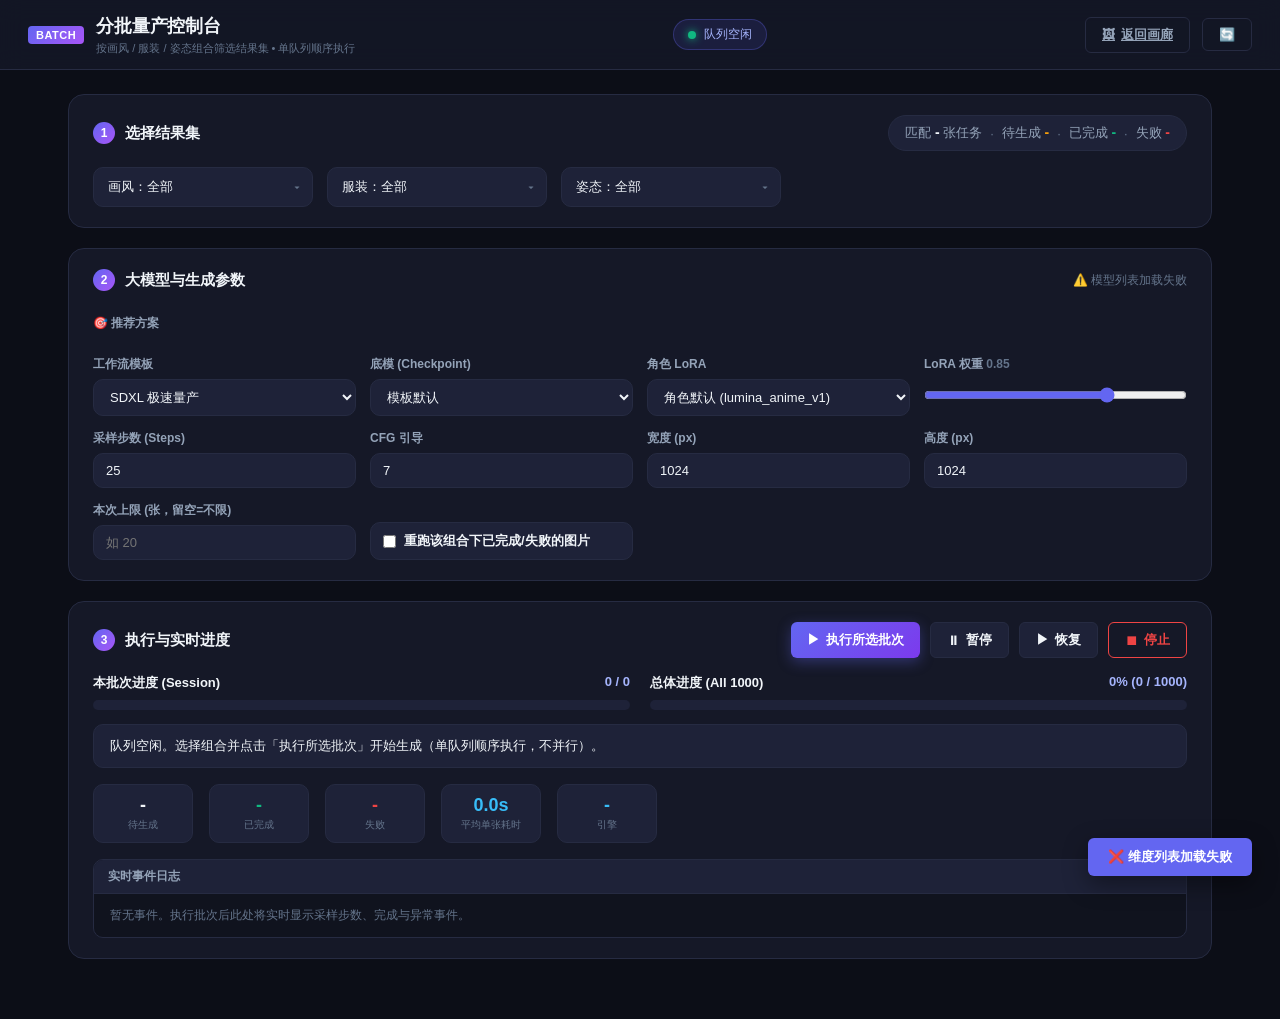
==== webapp/comfyui-web-app/static/batch.html @ f40c171a "init: 本地动漫角色 1000 张量产系统 (ComfyUI Web App) 项目构成: - webapp/comfyui-web-app: FastAPI 后端 + 原生 SPA 前端 (量产" ====
<!DOCTYPE html>
<html lang="zh-CN">
<head>
    <meta charset="UTF-8">
    <meta name="viewport" content="width=device-width, initial-scale=1.0">
    <title>分批量产控制台 • Lumina Studio</title>
    <link rel="stylesheet" href="css/style.css">
    <link rel="icon" href="data:image/svg+xml,<svg xmlns=%22http://www.w3.org/2000/svg%22 viewBox=%220 0 100 100%22><text y=%22.9em%22 font-size=%2290%22>🗂</text></svg>">
</head>
<body>
    <!-- Top Navigation Bar -->
    <header class="navbar">
        <div class="nav-brand">
            <div class="brand-badge">BATCH</div>
            <div class="brand-title">
                <h1>分批量产控制台</h1>
                <span>按画风 / 服装 / 姿态组合筛选结果集 • 单队列顺序执行</span>
            </div>
        </div>

        <div class="nav-center">
            <div class="status-capsule" id="statusCapsule">
                <span class="pulse-dot"></span>
                <span id="capsuleText">队列空闲</span>
            </div>
        </div>

        <div class="nav-actions">
            <a class="btn btn-ghost" href="/" title="返回画廊">
                <span class="icon">🖼</span> 返回画廊
            </a>
            <button class="btn btn-ghost" id="btnRefreshStatus" title="刷新状态">
                <span class="icon">🔄</span>
            </button>
        </div>
    </header>

    <main class="batch-container">
        <!-- Step 1: Selection Filters -->
        <section class="panel">
            <div class="panel-header">
                <h2><span class="step-no">1</span> 选择结果集</h2>
                <div class="preview-bar" id="previewBar">
                    <span>匹配 <strong id="pvMatched">-</strong> 张任务</span>
                    <span class="dot">·</span>
                    <span>待生成 <strong id="pvPending" class="c-warn">-</strong></span>
                    <span class="dot">·</span>
                    <span>已完成 <strong id="pvSuccess" class="c-ok">-</strong></span>
                    <span class="dot">·</span>
                    <span>失败 <strong id="pvFailed" class="c-err">-</strong></span>
                </div>
            </div>

            <div class="filter-selectors">
                <div class="ms-dropdown" id="msStyle">
                    <button class="ms-toggle" type="button">画风：全部</button>
                    <div class="ms-menu">
                        <div class="ms-actions">
                            <button type="button" data-act="all">全选</button>
                            <button type="button" data-act="none">清空</button>
                        </div>
                        <div class="ms-options"></div>
                    </div>
                </div>

                <div class="ms-dropdown" id="msOutfit">
                    <button class="ms-toggle" type="button">服装：全部</button>
                    <div class="ms-menu">
                        <div class="ms-actions">
                            <button type="button" data-act="all">全选</button>
                            <button type="button" data-act="none">清空</button>
                        </div>
                        <div class="ms-options"></div>
                    </div>
                </div>

                <div class="ms-dropdown" id="msPose">
                    <button class="ms-toggle" type="button">姿态：全部</button>
                    <div class="ms-menu">
                        <div class="ms-actions">
                            <button type="button" data-act="all">全选</button>
                            <button type="button" data-act="none">清空</button>
                        </div>
                        <div class="ms-options"></div>
                    </div>
                </div>
            </div>
        </section>

        <!-- Step 2: Model & Params Config -->
        <section class="panel">
            <div class="panel-header">
                <h2><span class="step-no">2</span> 大模型与生成参数</h2>
                <span class="hint" id="modelsSource">模型列表加载中...</span>
            </div>

            <div class="preset-row">
                <span class="preset-label">🎯 推荐方案</span>
                <div class="preset-chips" id="presetChips"></div>
            </div>

            <div class="config-grid">
                <div class="cfg-item">
                    <label>工作流模板</label>
                    <select id="cfgTemplate">
                        <option value="sdxl">SDXL 极速量产</option>
                        <option value="flux">Flux 高清精修</option>
                    </select>
                </div>
                <div class="cfg-item">
                    <label>底模 (Checkpoint)</label>
                    <select id="cfgCheckpoint"><option value="">模板默认</option></select>
                </div>
                <div class="cfg-item">
                    <label>角色 LoRA</label>
                    <select id="cfgLora"><option value="__default__">角色默认 (lumina_anime_v1)</option><option value="__none__">不使用 LoRA</option></select>
                </div>
                <div class="cfg-item">
                    <label>LoRA 权重 <span id="loraStrengthVal" class="hint">0.85</span></label>
                    <input type="range" id="cfgLoraStrength" min="0" max="1.2" step="0.05" value="0.85">
                </div>
                <div class="cfg-item">
                    <label>采样步数 (Steps)</label>
                    <input type="number" id="cfgSteps" min="1" max="60" value="25" placeholder="默认 25">
                </div>
                <div class="cfg-item">
                    <label>CFG 引导</label>
                    <input type="number" id="cfgCfg" min="1" max="15" step="0.5" value="7" placeholder="默认 7.0">
                </div>
                <div class="cfg-item">
                    <label>宽度 (px)</label>
                    <input type="number" id="cfgWidth" min="256" max="2048" step="64" value="1024">
                </div>
                <div class="cfg-item">
                    <label>高度 (px)</label>
                    <input type="number" id="cfgHeight" min="256" max="2048" step="64" value="1024">
                </div>
                <div class="cfg-item">
                    <label>本次上限 (张，留空=不限)</label>
                    <input type="number" id="cfgLimit" min="1" placeholder="如 20">
                </div>
                <div class="cfg-item checkbox-item">
                    <label class="checkbox-label">
                        <input type="checkbox" id="cfgIncludeDone">
                        重跑该组合下已完成/失败的图片
                    </label>
                </div>
            </div>
        </section>

        <!-- Step 3: Execute & Progress -->
        <section class="panel">
            <div class="panel-header">
                <h2><span class="step-no">3</span> 执行与实时进度</h2>
                <div class="run-controls">
                    <button class="btn btn-primary" id="btnExecute"><span class="icon">▶</span> 执行所选批次</button>
                    <button class="btn btn-secondary" id="btnPause"><span class="icon">⏸</span> 暂停</button>
                    <button class="btn btn-secondary" id="btnResume"><span class="icon">▶</span> 恢复</button>
                    <button class="btn btn-danger" id="btnStop"><span class="icon">⏹</span> 停止</button>
                </div>
            </div>

            <div class="progress-panels">
                <div class="prog-block">
                    <div class="progress-meta">
                        <span class="progress-label">本批次进度 (Session)</span>
                        <span class="progress-stat" id="sessionStat">0 / 0</span>
                    </div>
                    <div class="progress-track">
                        <div class="progress-fill" id="sessionFill" style="width: 0%;"></div>
                    </div>
                </div>
                <div class="prog-block">
                    <div class="progress-meta">
                        <span class="progress-label">总体进度 (All 1000)</span>
                        <span class="progress-stat" id="overallStat">0% (0 / 1000)</span>
                    </div>
                    <div class="progress-track">
                        <div class="progress-fill overall" id="overallFill" style="width: 0%;"></div>
                    </div>
                </div>
            </div>

            <div class="current-task-bar" id="currentTaskBar">
                <span class="idle-text">队列空闲。选择组合并点击「执行所选批次」开始生成（单队列顺序执行，不并行）。</span>
            </div>

            <div class="stats-col batch-stats">
                <div class="stat-card"><span class="stat-num" id="statPending">-</span><span class="stat-title">待生成</span></div>
                <div class="stat-card"><span class="stat-num success" id="statSuccess">-</span><span class="stat-title">已完成</span></div>
                <div class="stat-card"><span class="stat-num err" id="statFailed">-</span><span class="stat-title">失败</span></div>
                <div class="stat-card"><span class="stat-num info" id="statAvg">0.0s</span><span class="stat-title">平均单张耗时</span></div>
                <div class="stat-card"><span class="stat-num info" id="statEngine">-</span><span class="stat-title">引擎</span></div>
            </div>

            <div class="log-wrap">
                <div class="log-header">实时事件日志</div>
                <div class="log-list" id="logList">
                    <div class="log-entry muted">暂无事件。执行批次后此处将实时显示采样步数、完成与异常事件。</div>
                </div>
            </div>
        </section>
    </main>

    <!-- Notification Toast -->
    <div class="toast" id="toastNotice"></div>

    <script src="js/batch.js"></script>
</body>
</html>
---- webapp/comfyui-web-app/static/css/style.css ----
:root {
    --bg-main: #0c0e17;
    --bg-card: #151827;
    --bg-card-hover: #1c2035;
    --bg-surface: #1e2238;
    --text-primary: #f1f5f9;
    --text-secondary: #94a3b8;
    --text-muted: #64748b;
    --accent: #6366f1;
    --accent-glow: rgba(99, 102, 241, 0.35);
    --accent-hover: #4f46e5;
    --success: #10b981;
    --warning: #f59e0b;
    --danger: #ef4444;
    --border: #262b42;
    --radius-sm: 6px;
    --radius-md: 10px;
    --radius-lg: 16px;
    --transition: all 0.2s cubic-bezier(0.4, 0, 0.2, 1);
}

* {
    margin: 0;
    padding: 0;
    box-sizing: border-box;
    font-family: -apple-system, BlinkMacSystemFont, "Segoe UI", Roboto, "PingFang SC", "Hiragino Sans GB", "Microsoft YaHei", sans-serif;
}

body {
    background-color: var(--bg-main);
    color: var(--text-primary);
    min-height: 100vh;
    display: flex;
    flex-direction: column;
}

/* Navbar */
.navbar {
    height: 70px;
    background: rgba(21, 24, 39, 0.85);
    backdrop-filter: blur(12px);
    border-bottom: 1px solid var(--border);
    display: flex;
    align-items: center;
    justify-content: space-between;
    padding: 0 28px;
    position: sticky;
    top: 0;
    z-index: 50;
}

.nav-brand {
    display: flex;
    align-items: center;
    gap: 12px;
}

.brand-badge {
    background: linear-gradient(135deg, #6366f1, #a855f7);
    color: #fff;
    font-size: 11px;
    font-weight: 800;
    padding: 3px 8px;
    border-radius: 4px;
    letter-spacing: 0.5px;
}

.brand-title h1 {
    font-size: 18px;
    font-weight: 700;
    letter-spacing: -0.2px;
}

.brand-title span {
    font-size: 11px;
    color: var(--text-muted);
}

.character-pill {
    display: flex;
    align-items: center;
    gap: 10px;
    background: var(--bg-surface);
    border: 1px solid var(--border);
    padding: 6px 16px;
    border-radius: 30px;
}

.character-pill .avatar {
    font-size: 18px;
}

.character-pill .pill-info {
    display: flex;
    flex-direction: column;
}

.character-pill strong {
    font-size: 13px;
    color: var(--text-primary);
}

.character-pill small {
    font-size: 10px;
    color: var(--text-muted);
}

.nav-actions {
    display: flex;
    align-items: center;
    gap: 12px;
}

.status-capsule {
    display: flex;
    align-items: center;
    gap: 8px;
    background: rgba(99, 102, 241, 0.12);
    border: 1px solid rgba(99, 102, 241, 0.3);
    padding: 6px 14px;
    border-radius: 20px;
    font-size: 12px;
    color: #a5b4fc;
}

.pulse-dot {
    width: 8px;
    height: 8px;
    background-color: var(--success);
    border-radius: 50%;
    box-shadow: 0 0 8px var(--success);
    animation: pulse 1.8s infinite;
}

@keyframes pulse {
    0% { transform: scale(0.9); opacity: 0.7; }
    50% { transform: scale(1.3); opacity: 1; }
    100% { transform: scale(0.9); opacity: 0.7; }
}

/* Buttons */
.btn {
    display: inline-flex;
    align-items: center;
    justify-content: center;
    gap: 6px;
    padding: 8px 16px;
    border-radius: var(--radius-sm);
    font-size: 13px;
    font-weight: 600;
    cursor: pointer;
    border: none;
    transition: var(--transition);
}

.btn-primary {
    background: linear-gradient(135deg, var(--accent), #7c3aed);
    color: #fff;
    box-shadow: 0 4px 14px var(--accent-glow);
}

.btn-primary:hover {
    transform: translateY(-1px);
    box-shadow: 0 6px 20px var(--accent-glow);
}

.btn-secondary {
    background: var(--bg-surface);
    color: var(--text-primary);
    border: 1px solid var(--border);
}

.btn-secondary:hover {
    background: var(--bg-card-hover);
    border-color: #3b4260;
}

.btn-ghost {
    background: transparent;
    color: var(--text-secondary);
    border: 1px solid var(--border);
}

.btn-ghost:hover {
    color: #fff;
    border-color: #4b5563;
}

/* Dashboard Banner */
.dashboard-banner {
    background: var(--bg-card);
    border-bottom: 1px solid var(--border);
    padding: 16px 28px;
}

.banner-inner {
    display: flex;
    align-items: center;
    justify-content: space-between;
    gap: 32px;
}

.progress-col {
    flex: 1;
}

.progress-meta {
    display: flex;
    justify-content: space-between;
    margin-bottom: 8px;
    font-size: 13px;
    font-weight: 600;
}

.progress-stat {
    color: #a5b4fc;
}

.progress-track {
    height: 10px;
    background: var(--bg-surface);
    border-radius: 6px;
    overflow: hidden;
    position: relative;
}

.progress-fill {
    height: 100%;
    background: linear-gradient(90deg, #6366f1, #a855f7, #ec4899);
    border-radius: 6px;
    transition: width 0.3s ease;
}

.progress-steps-live {
    margin-top: 8px;
    font-size: 12px;
    color: var(--text-secondary);
    min-height: 18px;
}

.progress-steps-live .live-badge {
    color: #38bdf8;
    font-weight: 600;
    margin-right: 6px;
}

.stats-col {
    display: flex;
    gap: 16px;
}

.stat-card {
    background: var(--bg-surface);
    border: 1px solid var(--border);
    padding: 10px 18px;
    border-radius: var(--radius-md);
    display: flex;
    flex-direction: column;
    align-items: center;
    min-width: 100px;
}

.stat-num {
    font-size: 18px;
    font-weight: 800;
    color: var(--text-primary);
}

.stat-num.success { color: var(--success); }
.stat-num.info { color: #38bdf8; }

.stat-title {
    font-size: 10px;
    color: var(--text-muted);
    margin-top: 2px;
}

/* Filter Toolbar */
.filter-toolbar {
    padding: 18px 28px;
    background: var(--bg-main);
    border-bottom: 1px solid var(--border);
    display: flex;
    flex-direction: column;
    gap: 14px;
}

.filter-group {
    display: flex;
    align-items: center;
    gap: 12px;
}

.filter-title {
    font-size: 13px;
    font-weight: 600;
    color: var(--text-secondary);
    white-space: nowrap;
}

.filter-tags {
    display: flex;
    flex-wrap: wrap;
    gap: 8px;
}

.tag-btn {
    background: var(--bg-surface);
    border: 1px solid var(--border);
    color: var(--text-secondary);
    padding: 5px 12px;
    border-radius: 20px;
    font-size: 12px;
    cursor: pointer;
    transition: var(--transition);
}

.tag-btn:hover {
    color: var(--text-primary);
    border-color: #4b5563;
}

.tag-btn.active {
    background: var(--accent);
    color: #fff;
    border-color: var(--accent);
    box-shadow: 0 2px 10px var(--accent-glow);
}

.filter-secondary {
    display: flex;
    align-items: center;
    flex-wrap: wrap;
    gap: 16px;
}

.select-wrapper {
    display: flex;
    align-items: center;
    gap: 8px;
    font-size: 13px;
    color: var(--text-secondary);
}

.select-wrapper select {
    background: var(--bg-surface);
    border: 1px solid var(--border);
    color: var(--text-primary);
    padding: 6px 12px;
    border-radius: var(--radius-sm);
    font-size: 12px;
    outline: none;
    cursor: pointer;
}

.select-wrapper select:focus {
    border-color: var(--accent);
}

.search-box {
    display: flex;
    align-items: center;
    margin-left: auto;
    background: var(--bg-surface);
    border: 1px solid var(--border);
    border-radius: var(--radius-sm);
    overflow: hidden;
}

.search-box input {
    background: transparent;
    border: none;
    color: var(--text-primary);
    padding: 7px 12px;
    font-size: 12px;
    outline: none;
    width: 220px;
}

.search-box button {
    background: transparent;
    border: none;
    padding: 0 10px;
    cursor: pointer;
    font-size: 14px;
}

/* Gallery Container */
.gallery-container {
    flex: 1;
    padding: 24px 28px;
    max-width: 1920px;
    margin: 0 auto;
    width: 100%;
}

.gallery-waterfall {
    column-count: 4;
    column-gap: 20px;
}

@media (max-width: 1400px) { .gallery-waterfall { column-count: 3; } }
@media (max-width: 1000px) { .gallery-waterfall { column-count: 2; } }
@media (max-width: 650px)  { .gallery-waterfall { column-count: 1; } }

/* Card */
.image-card {
    break-inside: avoid;
    background: var(--bg-card);
    border: 1px solid var(--border);
    border-radius: var(--radius-md);
    overflow: hidden;
    margin-bottom: 20px;
    transition: var(--transition);
    cursor: pointer;
    position: relative;
}

.image-card:hover {
    transform: translateY(-4px);
    border-color: #434c6e;
    box-shadow: 0 12px 24px rgba(0, 0, 0, 0.45);
}

.card-media {
    position: relative;
    width: 100%;
    aspect-ratio: 1/1;
    overflow: hidden;
    background: #111422;
}

.card-media img {
    width: 100%;
    height: 100%;
    object-fit: cover;
    transition: transform 0.3s ease;
}

.image-card:hover .card-media img {
    transform: scale(1.04);
}

.card-badge-top {
    position: absolute;
    top: 10px;
    left: 10px;
    display: flex;
    gap: 6px;
    z-index: 2;
}

.badge {
    background: rgba(15, 23, 42, 0.75);
    backdrop-filter: blur(6px);
    color: #f8fafc;
    font-size: 10px;
    font-weight: 600;
    padding: 3px 8px;
    border-radius: 4px;
    border: 1px solid rgba(255, 255, 255, 0.12);
}

.card-body {
    padding: 12px 14px;
}

.card-prompt {
    font-size: 11px;
    color: var(--text-secondary);
    line-height: 1.45;
    display: -webkit-box;
    -webkit-line-clamp: 2;
    -webkit-box-orient: vertical;
    overflow: hidden;
    margin-bottom: 10px;
}

.card-footer {
    display: flex;
    align-items: center;
    justify-content: space-between;
    font-size: 11px;
    color: var(--text-muted);
}

.card-footer .seed {
    font-family: monospace;
    color: #93c5fd;
}

.card-actions {
    display: flex;
    gap: 6px;
}

.card-btn {
    background: var(--bg-surface);
    border: 1px solid var(--border);
    color: var(--text-secondary);
    padding: 4px 8px;
    border-radius: 4px;
    font-size: 11px;
    cursor: pointer;
    transition: var(--transition);
}

.card-btn:hover {
    color: #fff;
    border-color: #64748b;
}

/* Empty State */
.empty-state {
    text-align: center;
    padding: 80px 20px;
    color: var(--text-secondary);
}

.empty-icon {
    font-size: 48px;
    margin-bottom: 16px;
}

/* Pagination */
.pagination-bar {
    display: flex;
    align-items: center;
    justify-content: center;
    gap: 20px;
    padding: 24px 0;
}

/* Modal Lightbox */
.modal-overlay {
    position: fixed;
    inset: 0;
    background: rgba(0, 0, 0, 0.82);
    backdrop-filter: blur(10px);
    z-index: 100;
    display: flex;
    align-items: center;
    justify-content: center;
    padding: 30px;
}

.modal-container {
    background: var(--bg-card);
    border: 1px solid var(--border);
    border-radius: var(--radius-lg);
    width: 100%;
    max-width: 1200px;
    height: 85vh;
    display: flex;
    overflow: hidden;
    position: relative;
    box-shadow: 0 25px 60px rgba(0, 0, 0, 0.7);
}

.modal-close {
    position: absolute;
    top: 14px;
    right: 18px;
    background: transparent;
    border: none;
    color: var(--text-muted);
    font-size: 28px;
    cursor: pointer;
    z-index: 10;
}

.modal-close:hover {
    color: #fff;
}

.modal-preview {
    flex: 1.2;
    background: #090a10;
    display: flex;
    align-items: center;
    justify-content: center;
    padding: 20px;
    overflow: hidden;
}

.modal-preview img {
    max-width: 100%;
    max-height: 100%;
    object-fit: contain;
    border-radius: var(--radius-md);
}

.modal-sidebar {
    flex: 1;
    border-left: 1px solid var(--border);
    padding: 28px;
    overflow-y: auto;
    display: flex;
    flex-direction: column;
    gap: 20px;
}

.modal-header h3 {
    font-size: 18px;
    font-weight: 700;
    margin-bottom: 8px;
}

.modal-tags {
    display: flex;
    gap: 6px;
    flex-wrap: wrap;
}

.modal-section label {
    display: block;
    font-size: 12px;
    font-weight: 600;
    color: var(--text-muted);
    margin-bottom: 6px;
    text-transform: uppercase;
    letter-spacing: 0.5px;
}

.prompt-box {
    background: var(--bg-surface);
    border: 1px solid var(--border);
    border-radius: var(--radius-sm);
    padding: 12px;
    font-size: 12px;
    line-height: 1.5;
    color: #cbd5e1;
    max-height: 140px;
    overflow-y: auto;
    word-break: break-word;
}

.btn-copy {
    margin-top: 8px;
    background: var(--bg-surface);
    color: #a5b4fc;
    border: 1px solid var(--border);
    padding: 6px 12px;
    font-size: 11px;
}

.btn-copy:hover {
    background: #252a44;
}

.meta-grid {
    display: grid;
    grid-template-columns: 1fr 1fr;
    gap: 10px;
    background: var(--bg-surface);
    border: 1px solid var(--border);
    border-radius: var(--radius-sm);
    padding: 14px;
}

.meta-item {
    font-size: 12px;
    color: var(--text-secondary);
}

.meta-item strong {
    color: var(--text-primary);
}

.modal-actions {
    margin-top: auto;
    padding-top: 16px;
}

.modal-actions .btn {
    width: 100%;
    padding: 12px;
    font-size: 14px;
}

/* Toast */
.toast {
    position: fixed;
    bottom: 24px;
    right: 28px;
    background: var(--accent);
    color: #fff;
    padding: 10px 20px;
    border-radius: var(--radius-sm);
    font-size: 13px;
    font-weight: 600;
    box-shadow: 0 8px 24px rgba(0, 0, 0, 0.4);
    transform: translateY(100px);
    opacity: 0;
    transition: all 0.3s ease;
    z-index: 200;
}

.toast.show {
    transform: translateY(0);
    opacity: 1;
}

/* ===================== Batch Console Page ===================== */
.batch-container {
    width: 100%;
    max-width: 1200px;
    margin: 0 auto;
    padding: 24px 28px 60px;
    display: flex;
    flex-direction: column;
    gap: 20px;
}

.panel {
    background: var(--bg-card);
    border: 1px solid var(--border);
    border-radius: var(--radius-lg);
    padding: 20px 24px;
}

.panel-header {
    display: flex;
    align-items: center;
    justify-content: space-between;
    flex-wrap: wrap;
    gap: 12px;
    margin-bottom: 16px;
}

.panel-header h2 {
    font-size: 15px;
    font-weight: 700;
    display: flex;
    align-items: center;
    gap: 10px;
}

.step-no {
    display: inline-flex;
    align-items: center;
    justify-content: center;
    width: 22px;
    height: 22px;
    border-radius: 50%;
    background: linear-gradient(135deg, #6366f1, #a855f7);
    color: #fff;
    font-size: 12px;
    font-weight: 800;
}

.preview-bar {
    display: flex;
    align-items: center;
    gap: 8px;
    font-size: 13px;
    color: var(--text-secondary);
    background: var(--bg-surface);
    border: 1px solid var(--border);
    padding: 8px 16px;
    border-radius: 30px;
}

.preview-bar strong { color: var(--text-primary); font-size: 14px; }
.preview-bar .c-warn { color: var(--warning); }
.preview-bar .c-ok { color: var(--success); }
.preview-bar .c-err { color: var(--danger); }
.preview-bar .dot { color: var(--text-muted); }

/* Multi-select dropdown */
.filter-selectors {
    display: flex;
    gap: 14px;
    flex-wrap: wrap;
}

.ms-dropdown {
    position: relative;
    min-width: 220px;
}

.ms-toggle {
    width: 100%;
    background: var(--bg-surface);
    border: 1px solid var(--border);
    color: var(--text-primary);
    padding: 10px 14px;
    border-radius: var(--radius-md);
    font-size: 13px;
    cursor: pointer;
    text-align: left;
    transition: var(--transition);
}

.ms-toggle:hover, .ms-dropdown.open .ms-toggle {
    border-color: var(--accent);
    background: rgba(99, 102, 241, 0.08);
}

.ms-toggle { position: relative; padding-right: 34px; }
.ms-toggle::after {
    content: "▾";
    position: absolute;
    right: 12px;
    top: 50%;
    transform: translateY(-50%);
    color: var(--text-muted);
    font-size: 12px;
    transition: transform 0.2s ease, color 0.2s ease;
}
.ms-dropdown.open .ms-toggle::after {
    content: "▾";
    transform: translateY(-50%) rotate(180deg);
    color: var(--accent);
}

.ms-dropdown.selected .ms-toggle {
    border-color: rgba(99, 102, 241, 0.55);
    background: rgba(99, 102, 241, 0.10);
    color: #c7d2fe;
}

.ms-menu {
    display: none; /* hidden by default; .open switches to flex */
    position: absolute;
    top: calc(100% + 6px);
    left: 0;
    width: max-content;
    min-width: 100%;
    max-width: 340px;
    max-height: 320px;
    background: #1a1f33;
    border: 1px solid #323a5c;
    border-radius: var(--radius-md);
    box-shadow: 0 16px 40px rgba(0, 0, 0, 0.55);
    z-index: 120;
    overflow: hidden;
    flex-direction: column;
}

.ms-dropdown.open .ms-menu {
    display: flex;
    animation: msMenuIn 0.15s ease;
}

/* Right-most dropdown opens right-aligned to avoid viewport overflow */
#msPose .ms-menu { left: auto; right: 0; }

@keyframes msMenuIn {
    from { opacity: 0; transform: translateY(-6px); }
    to { opacity: 1; transform: translateY(0); }
}

.ms-actions {
    display: flex;
    align-items: center;
    justify-content: space-between;
    gap: 8px;
    padding: 8px 12px;
    background: rgba(12, 14, 23, 0.55);
    border-bottom: 1px solid var(--border);
}

.ms-actions button {
    background: var(--bg-surface);
    border: 1px solid var(--border);
    color: #cbd5e1;
    font-size: 11px;
    padding: 4px 12px;
    border-radius: 12px;
    cursor: pointer;
    transition: var(--transition);
}

.ms-actions button:hover { color: #fff; border-color: var(--accent); background: rgba(99, 102, 241, 0.18); }

.ms-options {
    overflow-y: auto;
    padding: 6px;
}

/* Dark-themed scrollbars for dropdown & log */
.ms-options::-webkit-scrollbar, .log-list::-webkit-scrollbar { width: 8px; }
.ms-options::-webkit-scrollbar-track, .log-list::-webkit-scrollbar-track { background: transparent; }
.ms-options::-webkit-scrollbar-thumb, .log-list::-webkit-scrollbar-thumb {
    background: #3a4260;
    border-radius: 4px;
}
.ms-options::-webkit-scrollbar-thumb:hover, .log-list::-webkit-scrollbar-thumb:hover { background: #4d5780; }

.ms-option {
    display: flex;
    align-items: center;
    gap: 10px;
    padding: 7px 10px;
    font-size: 13px;
    color: #c4cdde;
    cursor: pointer;
    user-select: none;
    border-radius: var(--radius-sm);
    transition: background 0.12s ease, color 0.12s ease;
}

.ms-option:hover { background: rgba(99, 102, 241, 0.15); color: #fff; }

.ms-option.checked {
    background: rgba(99, 102, 241, 0.20);
    color: #e0e7ff;
    font-weight: 600;
}

.ms-option input { accent-color: var(--accent); cursor: pointer; width: 15px; height: 15px; flex-shrink: 0; }

/* Config grid */
.config-grid {
    display: grid;
    grid-template-columns: repeat(auto-fill, minmax(220px, 1fr));
    gap: 14px;
}

.cfg-item {
    display: flex;
    flex-direction: column;
    gap: 6px;
}

.cfg-item label {
    font-size: 12px;
    font-weight: 600;
    color: var(--text-secondary);
}

.cfg-item select, .cfg-item input[type="number"] {
    background: var(--bg-surface);
    border: 1px solid var(--border);
    color: var(--text-primary);
    padding: 9px 12px;
    border-radius: var(--radius-md);
    font-size: 13px;
    outline: none;
}

.cfg-item select:focus, .cfg-item input:focus { border-color: var(--accent); }

.cfg-item input[type="range"] { accent-color: var(--accent); margin-top: 8px; }

.checkbox-item { justify-content: flex-end; }
.checkbox-label {
    display: flex !important;
    align-items: center;
    gap: 8px;
    cursor: pointer;
    font-size: 13px !important;
    color: var(--text-primary) !important;
    background: var(--bg-surface);
    border: 1px solid var(--border);
    border-radius: var(--radius-md);
    padding: 9px 12px !important;
}
.checkbox-label input { accent-color: var(--accent); }

.hint { font-size: 12px; color: var(--text-muted); }

/* Run controls */
.run-controls { display: flex; gap: 10px; flex-wrap: wrap; }

.btn-danger {
    background: transparent;
    border: 1px solid var(--danger);
    color: var(--danger);
}
.btn-danger:hover { background: rgba(239, 68, 68, 0.15); }

/* Progress panels */
.progress-panels {
    display: grid;
    grid-template-columns: 1fr 1fr;
    gap: 20px;
    margin-bottom: 14px;
}

@media (max-width: 760px) { .progress-panels { grid-template-columns: 1fr; } }

.progress-fill.overall {
    background: linear-gradient(90deg, #0ea5e9, #38bdf8);
}

.current-task-bar {
    background: var(--bg-surface);
    border: 1px solid var(--border);
    border-radius: var(--radius-md);
    padding: 12px 16px;
    font-size: 13px;
    margin-bottom: 16px;
    min-height: 44px;
    display: flex;
    align-items: center;
}

.current-task-bar a { color: #a5b4fc; }
.current-task-bar .ok-text { color: var(--success); font-weight: 600; }
.current-task-bar .warn-text { color: var(--warning); font-weight: 600; }

.step-chip {
    background: rgba(56, 189, 248, 0.15);
    color: #38bdf8;
    border: 1px solid rgba(56, 189, 248, 0.35);
    padding: 2px 10px;
    border-radius: 12px;
    font-size: 12px;
    font-weight: 700;
    margin-left: 8px;
}

.batch-stats { margin-bottom: 16px; flex-wrap: wrap; }
.stat-num.err { color: var(--danger); }

/* Event log */
.log-wrap {
    border: 1px solid var(--border);
    border-radius: var(--radius-md);
    overflow: hidden;
}

.log-header {
    background: var(--bg-surface);
    padding: 8px 14px;
    font-size: 12px;
    font-weight: 700;
    color: var(--text-secondary);
    border-bottom: 1px solid var(--border);
}

.log-list {
    max-height: 260px;
    overflow-y: auto;
    padding: 8px 0;
    background: rgba(12, 14, 23, 0.5);
}

.log-entry {
    padding: 5px 14px;
    font-size: 12px;
    font-family: Consolas, Monaco, monospace;
    color: var(--text-secondary);
    border-left: 2px solid transparent;
}

.log-entry.ok { color: #6ee7b7; border-left-color: var(--success); }
.log-entry.err { color: #fca5a5; border-left-color: var(--danger); }
.log-entry.warn { color: #fcd34d; border-left-color: var(--warning); }
.log-entry.muted { color: var(--text-muted); }

/* ===================== Preset Chips ===================== */
.preset-row {
    display: flex;
    align-items: flex-start;
    gap: 12px;
    margin-bottom: 16px;
    flex-wrap: wrap;
}

.preset-label {
    font-size: 12px;
    font-weight: 700;
    color: var(--text-secondary);
    padding: 8px 0;
    white-space: nowrap;
}

.preset-chips {
    display: flex;
    gap: 10px;
    flex-wrap: wrap;
    flex: 1;
}

.preset-chip {
    display: flex;
    flex-direction: column;
    align-items: flex-start;
    gap: 3px;
    background: var(--bg-surface);
    border: 1px solid var(--border);
    border-radius: var(--radius-md);
    padding: 9px 14px;
    cursor: pointer;
    transition: var(--transition);
    min-width: 150px;
    text-align: left;
}

.preset-chip:hover {
    border-color: var(--accent);
    background: rgba(99, 102, 241, 0.08);
    transform: translateY(-1px);
}

.preset-chip.active {
    border-color: var(--accent);
    background: rgba(99, 102, 241, 0.16);
    box-shadow: 0 0 0 1px var(--accent) inset;
}

.chip-name {
    font-size: 13px;
    font-weight: 700;
    color: var(--text-primary);
}

.chip-badge {
    font-size: 10px;
    font-weight: 600;
    color: #a5b4fc;
    background: rgba(99, 102, 241, 0.18);
    border: 1px solid rgba(99, 102, 241, 0.4);
    padding: 1px 8px;
    border-radius: 10px;
}

.chip-desc {
    font-size: 11px;
    color: var(--text-muted);
    line-height: 1.4;
}
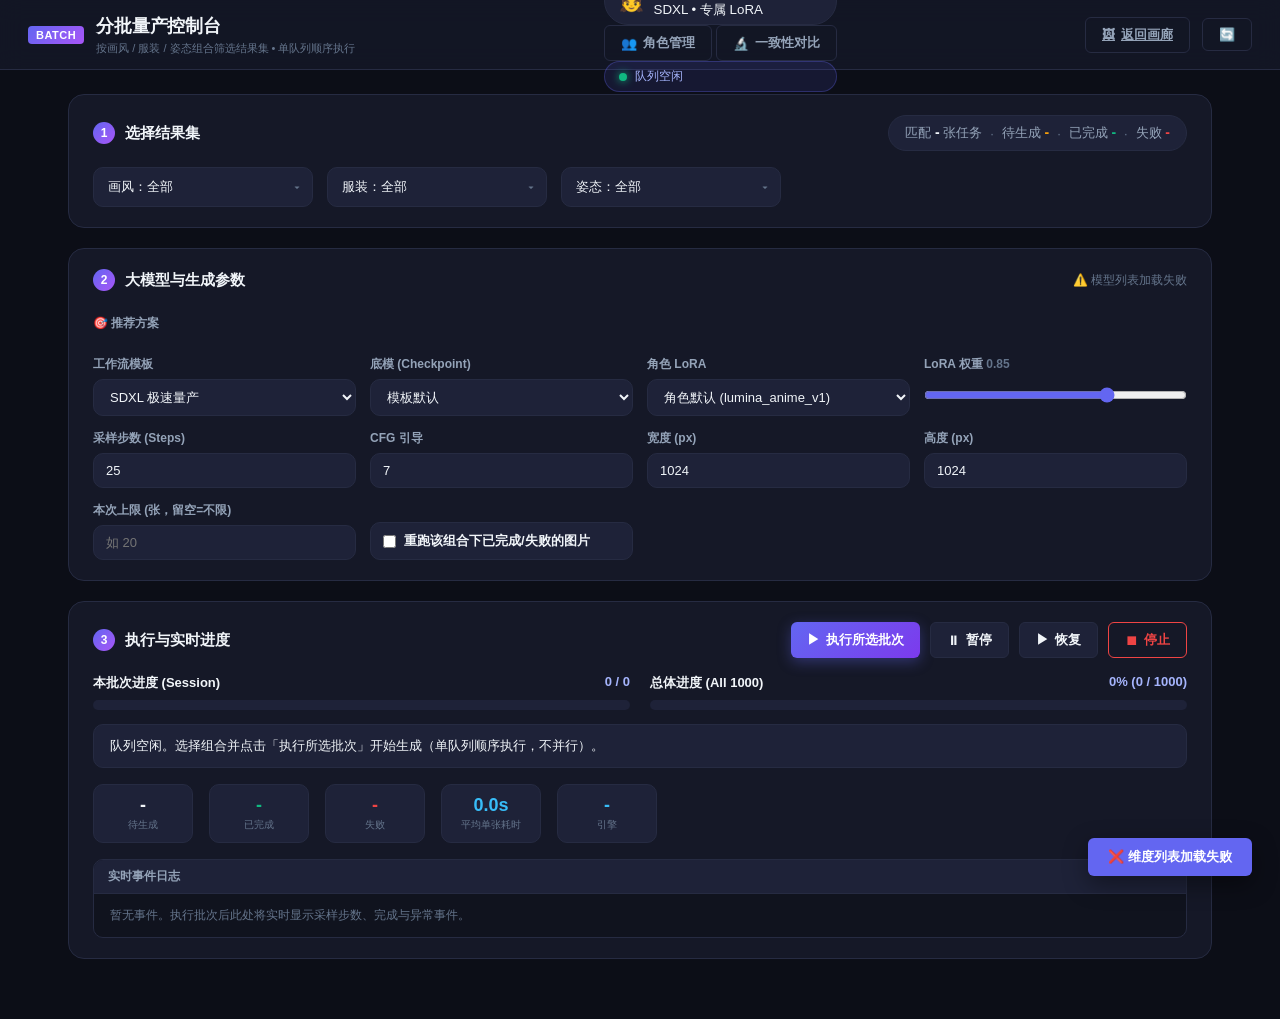
==== commit 04bda52e: "feat: 新增角色管理系统与 AI 多模型路由适配器 - 角色管理: /api/characters CRUD、预设模板、一致性基准测试接口 (app/routers/characters.py) " ====
--- a/webapp/comfyui-web-app/static/batch.html
+++ b/webapp/comfyui-web-app/static/batch.html
@@ -19,6 +19,24 @@
         </div>
 
         <div class="nav-center">
+            <!-- Active Character Switcher Pill -->
+            <div class="character-switcher-pill" id="charPill">
+                <span class="avatar" id="navCharAvatar">👧</span>
+                <div class="pill-info">
+                    <div class="pill-select-row">
+                        <select id="charSelect" class="char-dropdown-select" title="切换当前角色">
+                            <option value="1">露米娜 (Lumina)</option>
+                        </select>
+                    </div>
+                    <small id="charModel">SDXL • 专属 LoRA</small>
+                </div>
+            </div>
+            <button class="btn btn-ghost" id="btnManageChars" title="配置或创建新角色">
+                <span class="icon">👥</span> 角色管理
+            </button>
+            <button class="btn btn-ghost" id="btnOpenBenchmark" title="一致性 4 阶段效果对比实验">
+                <span class="icon">🔬</span> 一致性对比
+            </button>
             <div class="status-capsule" id="statusCapsule">
                 <span class="pulse-dot"></span>
                 <span id="capsuleText">队列空闲</span>
@@ -202,9 +220,177 @@
         </section>
     </main>
 
+    <!-- Character Management Modal -->
+    <div class="modal-overlay" id="charModal" style="display:none;">
+        <div class="modal-container modal-wide">
+            <button class="modal-close" id="btnCloseCharModal">&times;</button>
+            <div class="char-modal-body">
+                <!-- Left: Characters List -->
+                <div class="char-list-col">
+                    <div class="char-list-header">
+                        <h3>👥 角色库</h3>
+                        <button class="btn btn-sm btn-primary" id="btnNewChar">+ 新建角色</button>
+                    </div>
+                    <div class="char-cards-list" id="charCardsList">
+                        <!-- Populated dynamically -->
+                    </div>
+                </div>
+
+                <!-- Right: Create / Edit Form -->
+                <div class="char-form-col">
+                    <div class="char-form-header">
+                        <h3 id="charFormTitle">新建角色定义</h3>
+                        <p>配置人脸骨骼、特征权重、专属 LoRA 与色彩排他屏障，实现 1000 张变体稳定量产。</p>
+                    </div>
+
+                    <!-- Preset Auto-Fill Bar -->
+                    <div class="preset-selector-bar">
+                        <div class="preset-title">✨ 一键套用官方工业级示范预设（点击自动填入标准参数）：</div>
+                        <div class="preset-buttons" id="presetButtons">
+                            <!-- Populated dynamically -->
+                        </div>
+                    </div>
+
+                    <form id="charForm" onsubmit="return false;">
+                        <input type="hidden" id="charFormId" value="">
+
+                        <div class="form-grid-2col">
+                            <div class="form-group">
+                                <label>角色中文名称 <span style="color:var(--danger)">*</span>:</label>
+                                <input type="text" id="inpCharName" placeholder="例如：星野 (Hoshino)" required>
+                                <div class="field-help">界面展示名，支持中英文。</div>
+                            </div>
+                            <div class="form-group">
+                                <label>英文标识代号 (Code) <span style="color:var(--danger)">*</span>:</label>
+                                <input type="text" id="inpCharCode" placeholder="例如：hoshino_chan" required>
+                                <div class="field-help">用于文件命名与数据检索，唯一不可重复，仅限英文字母/数字/下划线。</div>
+                            </div>
+                        </div>
+
+                        <div class="form-grid-2col">
+                            <div class="form-group">
+                                <label>头像 Emoji / 图标:</label>
+                                <input type="text" id="inpCharAvatar" placeholder="例如：👧、🌸、⚔️、🪭" value="👧">
+                                <div class="field-help">在导航栏与角色卡片中展示的个性化图标。</div>
+                            </div>
+                            <div class="form-group">
+                                <label>适配基模架构:</label>
+                                <select id="selCharBaseModel">
+                                    <option value="sdxl">SDXL (推荐二次元生态)</option>
+                                    <option value="flux">Flux.1 (极高细节精修)</option>
+                                </select>
+                                <div class="field-help">决定默认生图工作流节点模板。</div>
+                            </div>
+                        </div>
+
+                        <div class="form-group">
+                            <label>核心面部与特征锚定词 (Trigger Words) <span style="color:var(--danger)">*</span>:</label>
+                            <textarea id="inpCharTrigger" rows="3" placeholder="例如：1girl, (lumina_face:1.25), (pure silver hair:1.2), (glowing purple eyes:1.2), long twin-tails, delicate facial features" required></textarea>
+                            <div class="field-help">
+                                <strong>💡 权重语法说明：</strong>强制拼接在所有变体最前面。强烈建议对核心五官使用括号加权，如 <code>(character_face:1.25)</code>，确保跨画风时人脸轮廓不崩坏。
+                            </div>
+                        </div>
+
+                        <div class="form-group">
+                            <label>专属负向色彩与形变隔离词 (Negative Prompt):</label>
+                            <textarea id="inpCharNegative" rows="2" placeholder="例如：brown hair, black hair, golden hair, blue eyes, deformed face, bad anatomy"></textarea>
+                            <div class="field-help">
+                                <strong>🛡️ 色彩屏障原理：</strong>当角色为银发时，必须在负向词中屏蔽 <code>brown hair, black hair</code>，防止穿黑色/棕色服装时头发被环境混色染色。
+                            </div>
+                        </div>
+
+                        <div class="form-grid-2col">
+                            <div class="form-group">
+                                <label>专属 LoRA 模型文件名:</label>
+                                <input type="text" id="inpCharLora" placeholder="例如：lumina_anime_v1.safetensors">
+                                <div class="field-help">存放于 <code>models/loras/</code> 目录下的微调权重，留空则仅使用纯 Prompt 生成。</div>
+                            </div>
+                            <div class="form-group">
+                                <label>推荐 LoRA 权重 (Strength):</label>
+                                <input type="number" id="inpCharLoraStrength" min="0.1" max="2.0" step="0.05" value="0.85">
+                                <div class="field-help">工业推荐值 <code>0.80 ~ 0.95</code>。低于 0.70 容易被画风吞噬，高于 1.05 画面容易烧焦。</div>
+                            </div>
+                        </div>
+
+                        <div class="form-group">
+                            <label>角色设定与外貌描述说明:</label>
+                            <textarea id="inpCharDesc" rows="2" placeholder="记录角色的世界观、性格、服饰喜好与量产注意事项..."></textarea>
+                        </div>
+
+                        <div class="form-group" id="groupAutoMatrix">
+                            <label class="form-checkbox">
+                                <input type="checkbox" id="chkAutoMatrix" checked>
+                                <span>保存后立即展开生成该角色的 1000 张变体量产矩阵（10 画风 × 20 服装 × 5 姿态）</span>
+                            </label>
+                        </div>
+
+                        <div class="form-actions-row">
+                            <button type="button" class="btn btn-secondary" id="btnCancelChar">取消</button>
+                            <button type="button" class="btn btn-primary" id="btnSaveChar">💾 保存角色设定</button>
+                        </div>
+                    </form>
+                </div>
+            </div>
+        </div>
+    </div>
+
+    <!-- Consistency Benchmark Modal -->
+    <div class="modal-overlay" id="benchmarkModal" style="display:none;">
+        <div class="modal-container benchmark-modal-container">
+            <button class="modal-close" id="btnCloseBenchmark">&times;</button>
+            
+            <div class="benchmark-header-bar">
+                <div>
+                    <h2>🔬 一致性优化方案分阶段对照实验 (Consistency Benchmark)</h2>
+                    <p>在锁定同一 Seed 和特定姿态/服装的前提下，横向对比 4 种阶梯优化方案对角色一致性的保持能力。</p>
+                </div>
+            </div>
+
+            <!-- Controls Bar -->
+            <div class="benchmark-controls-bar">
+                <div class="bench-ctrl-item">
+                    <label>实验角色:</label>
+                    <select id="benchSelChar"></select>
+                </div>
+                <div class="bench-ctrl-item">
+                    <label>变体画风:</label>
+                    <select id="benchSelStyle">
+                        <option value="cyberpunk">赛博朋克霓虹 (cyberpunk)</option>
+                        <option value="ghibli">吉卜力手绘 (ghibli)</option>
+                        <option value="gothic">暗黑哥特 (gothic)</option>
+                        <option value="watercolor">水彩淡彩艺术 (watercolor)</option>
+                        <option value="makoto_shinkai">新海诚唯美 (makoto_shinkai)</option>
+                    </select>
+                </div>
+                <div class="bench-ctrl-item">
+                    <label>变体服装:</label>
+                    <select id="benchSelOutfit">
+                        <option value="school_uniform">经典水手制服</option>
+                        <option value="furisode_kimono">华美振袖和服</option>
+                        <option value="tactical_gear">机能战术特工服</option>
+                        <option value="classic_maid">古典女仆装</option>
+                    </select>
+                </div>
+                <div class="bench-ctrl-item">
+                    <label>随机种子 (Seed):</label>
+                    <input type="number" id="benchSeed" value="424242" style="width:110px;">
+                </div>
+                <button class="btn btn-primary" id="btnRunBenchmark">
+                    <span class="icon">🚀</span> 开始 4 阶段对比分析
+                </button>
+            </div>
+
+            <!-- 4-Phase Side-by-Side Comparison Grid -->
+            <div class="benchmark-grid-container" id="benchmarkGrid">
+                <!-- Populated dynamically with 4 Phase Cards -->
+            </div>
+        </div>
+    </div>
+
     <!-- Notification Toast -->
     <div class="toast" id="toastNotice"></div>
 
+    <script src="js/character_manager.js"></script>
     <script src="js/batch.js"></script>
 </body>
 </html>
--- a/webapp/comfyui-web-app/static/css/style.css
+++ b/webapp/comfyui-web-app/static/css/style.css
@@ -1123,3 +1123,491 @@
     color: var(--text-muted);
     line-height: 1.4;
 }
+
+/* ==========================================================================
+   Multi-Character Switcher & Management Styles
+   ========================================================================== */
+
+.character-switcher-pill {
+    display: flex;
+    align-items: center;
+    gap: 10px;
+    background: var(--bg-surface);
+    border: 1px solid var(--border);
+    padding: 5px 14px;
+    border-radius: 30px;
+    transition: var(--transition);
+}
+
+.character-switcher-pill:hover {
+    border-color: var(--accent);
+}
+
+.character-switcher-pill .avatar {
+    font-size: 20px;
+    display: flex;
+    align-items: center;
+    justify-content: center;
+}
+
+.pill-select-row {
+    display: flex;
+    align-items: center;
+}
+
+.char-dropdown-select {
+    background: transparent;
+    border: none;
+    color: var(--text-primary);
+    font-size: 13px;
+    font-weight: 700;
+    cursor: pointer;
+    outline: none;
+    padding-right: 4px;
+}
+
+.char-dropdown-select option {
+    background: #1e2438;
+    color: #fff;
+}
+
+/* Character Management & Benchmark Modal Shared */
+.modal-wide {
+    max-width: 1280px !important;
+    height: 90vh !important;
+}
+
+.char-modal-body {
+    display: flex;
+    width: 100%;
+    height: 100%;
+    overflow: hidden;
+}
+
+.char-list-col {
+    width: 380px;
+    background: #0f1322;
+    border-right: 1px solid var(--border);
+    display: flex;
+    flex-direction: column;
+    padding: 20px;
+    gap: 14px;
+    overflow-y: auto;
+}
+
+.char-list-header {
+    display: flex;
+    align-items: center;
+    justify-content: space-between;
+}
+
+.char-list-header h3 {
+    font-size: 15px;
+    color: var(--text-primary);
+}
+
+.char-cards-list {
+    display: flex;
+    flex-direction: column;
+    gap: 12px;
+}
+
+.char-card-item {
+    background: var(--bg-card);
+    border: 1px solid var(--border);
+    border-radius: var(--radius-md);
+    padding: 14px;
+    cursor: pointer;
+    transition: var(--transition);
+    position: relative;
+}
+
+.char-card-item:hover {
+    border-color: var(--accent);
+    transform: translateY(-2px);
+}
+
+.char-card-item.active {
+    border-color: var(--accent);
+    background: rgba(99, 102, 241, 0.12);
+    box-shadow: 0 0 0 1px var(--accent) inset;
+}
+
+.char-card-top {
+    display: flex;
+    align-items: center;
+    gap: 10px;
+    margin-bottom: 8px;
+}
+
+.char-card-avatar {
+    font-size: 24px;
+    width: 36px;
+    height: 36px;
+    display: flex;
+    align-items: center;
+    justify-content: center;
+    background: rgba(255, 255, 255, 0.05);
+    border-radius: 50%;
+}
+
+.char-card-meta h4 {
+    font-size: 14px;
+    font-weight: 700;
+    color: var(--text-primary);
+}
+
+.char-card-meta span {
+    font-size: 11px;
+    color: var(--text-muted);
+}
+
+.char-card-tags {
+    font-size: 11px;
+    color: #cbd5e1;
+    background: rgba(0, 0, 0, 0.25);
+    padding: 6px 8px;
+    border-radius: 6px;
+    white-space: nowrap;
+    overflow: hidden;
+    text-overflow: ellipsis;
+    margin-bottom: 8px;
+}
+
+.char-card-footer {
+    display: flex;
+    align-items: center;
+    justify-content: space-between;
+    font-size: 11px;
+    color: var(--text-muted);
+}
+
+.char-card-footer .stat-badge {
+    color: #a5b4fc;
+    background: rgba(99, 102, 241, 0.15);
+    padding: 2px 6px;
+    border-radius: 4px;
+}
+
+/* Character Form Col */
+.char-form-col {
+    flex: 1;
+    display: flex;
+    flex-direction: column;
+    padding: 24px 30px;
+    overflow-y: auto;
+    background: #14182b;
+}
+
+.char-form-header {
+    margin-bottom: 18px;
+    border-bottom: 1px solid var(--border);
+    padding-bottom: 14px;
+}
+
+.char-form-header h3 {
+    font-size: 18px;
+    color: var(--text-primary);
+    margin-bottom: 4px;
+}
+
+.char-form-header p {
+    font-size: 12px;
+    color: var(--text-muted);
+}
+
+.preset-selector-bar {
+    background: rgba(99, 102, 241, 0.08);
+    border: 1px dashed rgba(99, 102, 241, 0.35);
+    border-radius: var(--radius-md);
+    padding: 12px 16px;
+    margin-bottom: 20px;
+}
+
+.preset-title {
+    font-size: 12px;
+    font-weight: 700;
+    color: #a5b4fc;
+    margin-bottom: 8px;
+    display: flex;
+    align-items: center;
+    gap: 6px;
+}
+
+.preset-buttons {
+    display: flex;
+    gap: 8px;
+    flex-wrap: wrap;
+}
+
+.btn-preset {
+    background: var(--bg-surface);
+    border: 1px solid var(--border);
+    color: var(--text-primary);
+    padding: 6px 12px;
+    border-radius: var(--radius-sm);
+    font-size: 12px;
+    cursor: pointer;
+    display: flex;
+    align-items: center;
+    gap: 6px;
+    transition: var(--transition);
+}
+
+.btn-preset:hover {
+    border-color: var(--accent);
+    background: rgba(99, 102, 241, 0.2);
+    transform: translateY(-1px);
+}
+
+.form-grid-2col {
+    display: grid;
+    grid-template-columns: 1fr 1fr;
+    gap: 16px;
+    margin-bottom: 16px;
+}
+
+.form-group {
+    margin-bottom: 16px;
+}
+
+.form-group label {
+    display: block;
+    font-size: 12px;
+    font-weight: 600;
+    color: var(--text-secondary);
+    margin-bottom: 6px;
+}
+
+.field-help {
+    font-size: 11px;
+    color: #94a3b8;
+    margin-top: 4px;
+    line-height: 1.4;
+    background: rgba(0, 0, 0, 0.15);
+    padding: 4px 8px;
+    border-left: 2px solid var(--accent);
+    border-radius: 0 4px 4px 0;
+}
+
+.field-help code {
+    color: #fcd34d;
+    font-family: monospace;
+}
+
+.form-group input,
+.form-group select,
+.form-group textarea {
+    width: 100%;
+    background: var(--bg-surface);
+    border: 1px solid var(--border);
+    border-radius: var(--radius-sm);
+    color: var(--text-primary);
+    padding: 9px 12px;
+    font-size: 13px;
+    outline: none;
+    transition: var(--transition);
+}
+
+.form-group textarea {
+    resize: vertical;
+    min-height: 70px;
+    font-family: inherit;
+    line-height: 1.5;
+}
+
+.form-group input:focus,
+.form-group select:focus,
+.form-group textarea:focus {
+    border-color: var(--accent);
+    background: #1e243b;
+}
+
+.form-checkbox {
+    display: flex;
+    align-items: center;
+    gap: 8px;
+    font-size: 12px;
+    color: var(--text-secondary);
+    cursor: pointer;
+}
+
+.form-actions-row {
+    display: flex;
+    justify-content: flex-end;
+    gap: 12px;
+    margin-top: 24px;
+    border-top: 1px solid var(--border);
+    padding-top: 16px;
+}
+
+/* ==========================================================================
+   Consistency Benchmark Modal Styles
+   ========================================================================== */
+
+.benchmark-modal-container {
+    max-width: 1400px !important;
+    height: 92vh !important;
+    flex-direction: column;
+    background: #111526;
+}
+
+.benchmark-header-bar {
+    padding: 20px 28px;
+    border-bottom: 1px solid var(--border);
+    display: flex;
+    align-items: center;
+    justify-content: space-between;
+    background: #0d101e;
+}
+
+.benchmark-header-bar h2 {
+    font-size: 18px;
+    color: var(--text-primary);
+    display: flex;
+    align-items: center;
+    gap: 8px;
+}
+
+.benchmark-header-bar p {
+    font-size: 12px;
+    color: var(--text-muted);
+    margin-top: 2px;
+}
+
+.benchmark-controls-bar {
+    display: flex;
+    align-items: center;
+    gap: 14px;
+    padding: 14px 28px;
+    background: #161b30;
+    border-bottom: 1px solid var(--border);
+    flex-wrap: wrap;
+}
+
+.bench-ctrl-item {
+    display: flex;
+    align-items: center;
+    gap: 8px;
+    font-size: 12px;
+    color: var(--text-secondary);
+}
+
+.bench-ctrl-item select,
+.bench-ctrl-item input {
+    background: var(--bg-surface);
+    border: 1px solid var(--border);
+    border-radius: var(--radius-sm);
+    color: var(--text-primary);
+    padding: 6px 10px;
+    font-size: 12px;
+    outline: none;
+}
+
+.benchmark-grid-container {
+    flex: 1;
+    overflow-y: auto;
+    padding: 24px 28px;
+    display: grid;
+    grid-template-columns: repeat(4, 1fr);
+    gap: 20px;
+}
+
+@media (max-width: 1200px) {
+    .benchmark-grid-container {
+        grid-template-columns: repeat(2, 1fr);
+    }
+}
+
+.bench-card {
+    background: var(--bg-card);
+    border: 1px solid var(--border);
+    border-radius: var(--radius-md);
+    overflow: hidden;
+    display: flex;
+    flex-direction: column;
+    box-shadow: 0 8px 24px rgba(0, 0, 0, 0.35);
+    transition: var(--transition);
+}
+
+.bench-card:hover {
+    border-color: var(--accent);
+    transform: translateY(-3px);
+}
+
+.bench-card-header {
+    padding: 12px 14px;
+    background: rgba(255, 255, 255, 0.03);
+    border-bottom: 1px solid var(--border);
+}
+
+.bench-phase-tag {
+    font-size: 10px;
+    font-weight: 800;
+    color: #a5b4fc;
+    letter-spacing: 0.5px;
+    text-transform: uppercase;
+    display: inline-block;
+    margin-bottom: 4px;
+}
+
+.bench-card-header h4 {
+    font-size: 13px;
+    font-weight: 700;
+    color: var(--text-primary);
+}
+
+.bench-card-img {
+    width: 100%;
+    aspect-ratio: 1/1;
+    background: #090a10;
+    position: relative;
+    overflow: hidden;
+}
+
+.bench-card-img img {
+    width: 100%;
+    height: 100%;
+    object-fit: cover;
+}
+
+.bench-card-body {
+    padding: 14px;
+    flex: 1;
+    display: flex;
+    flex-direction: column;
+    gap: 10px;
+    font-size: 11px;
+}
+
+.bench-score-row {
+    display: flex;
+    align-items: center;
+    justify-content: space-between;
+    background: rgba(0, 0, 0, 0.25);
+    padding: 6px 10px;
+    border-radius: 6px;
+}
+
+.bench-score-row .label { color: var(--text-muted); }
+.bench-score-row .score { color: #facc15; font-weight: 700; }
+
+.bench-desc {
+    color: #cbd5e1;
+    line-height: 1.4;
+    font-size: 11px;
+}
+
+.bench-prompt-box {
+    background: #0a0d17;
+    border: 1px solid #232a42;
+    border-radius: 4px;
+    padding: 8px;
+    color: #94a3b8;
+    font-family: monospace;
+    font-size: 10px;
+    max-height: 80px;
+    overflow-y: auto;
+    word-break: break-all;
+}
+
